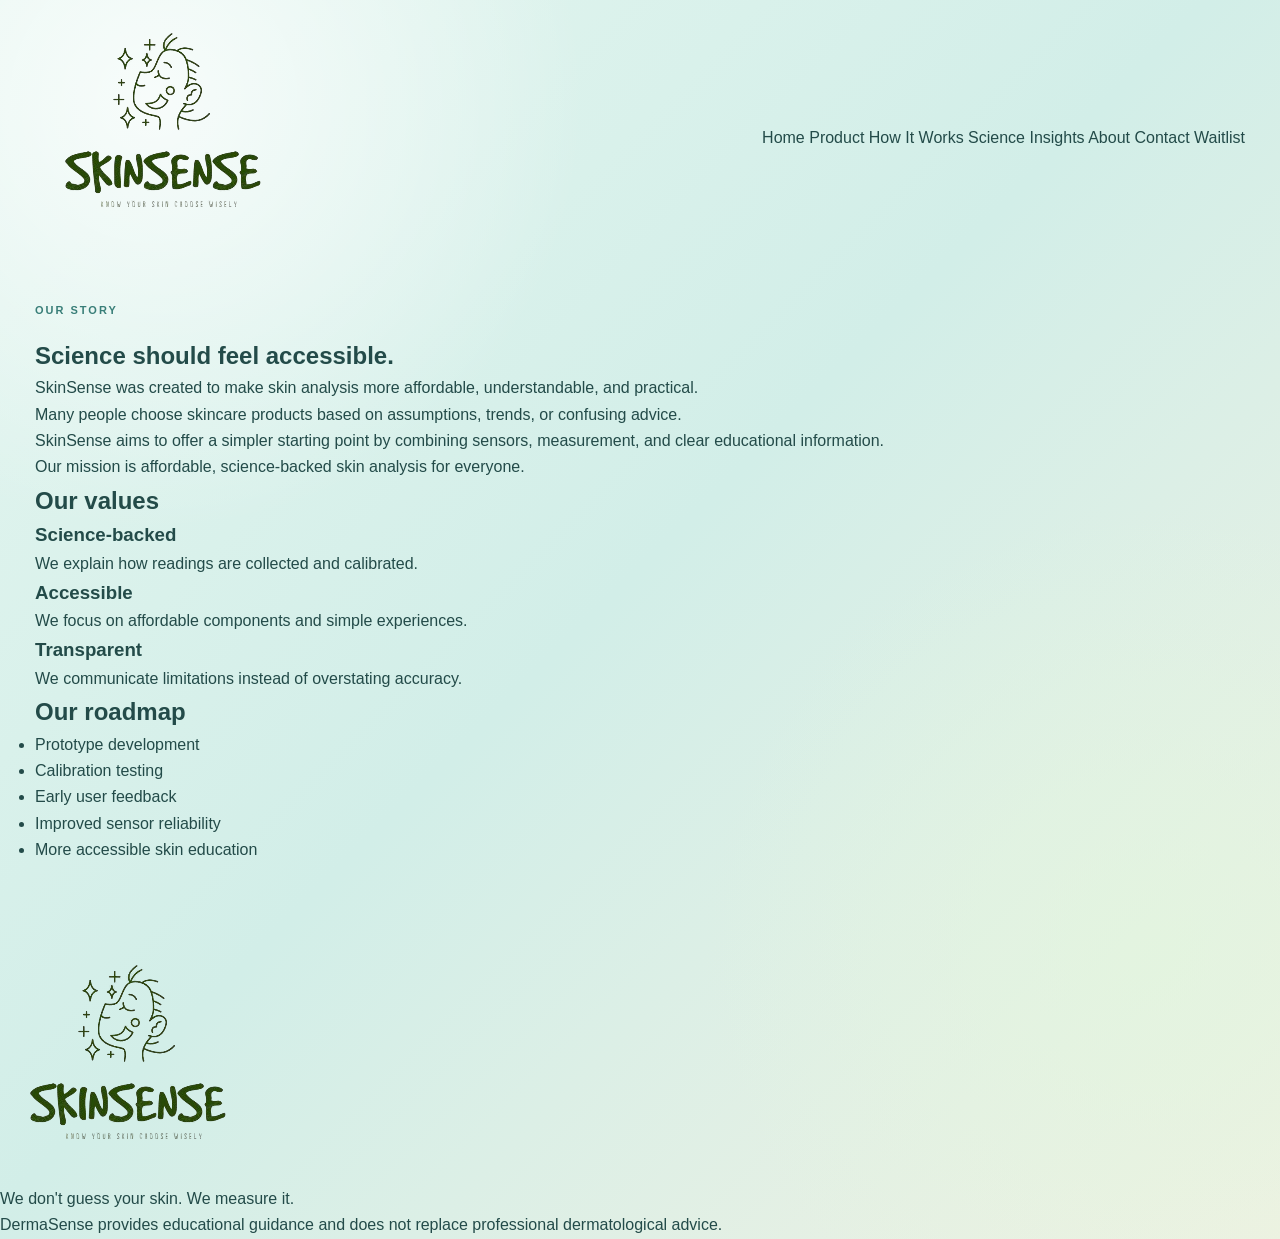
==== about.html @ 6c05d4c9 "Update SkinSense website with device image" ====
<!DOCTYPE html>
<html lang="en">
<head>
    <meta charset="UTF-8">
    <meta name="viewport" content="width=device-width, initial-scale=1.0">
    <title>About SkinSense</title>
    <link rel="stylesheet" href="style.css">
</head>
<body>

<header class="site-header">
    <a class="brand" href="index.html">
        <img src="logo.png" alt="SkinSense logo">
    </a>

    <nav>
        <a href="index.html">Home</a>
        <a href="product.html">Product</a>
        <a href="how-it-works.html">How It Works</a>
        <a href="science.html">Science</a>
        <a href="skin-insights.html">Insights</a>
        <a href="about.html">About</a>
        <a href="contact.html">Contact</a>
        <a href="waitlist.html">Waitlist</a>
    </nav>
</header>

<main>

        <section class="page-hero">
            <p class="eyebrow">Our story</p>
            <h1>Science should feel accessible.</h1>
            <p>
                SkinSense was created to make skin analysis more affordable,
                understandable, and practical.
            </p>
        </section>

        <section class="story">
            <p>
                Many people choose skincare products based on assumptions,
                trends, or confusing advice.
            </p>

            <p>
                SkinSense aims to offer a simpler starting point by combining
                sensors, measurement, and clear educational information.
            </p>

            <p>
                Our mission is affordable, science-backed skin analysis for
                everyone.
            </p>
        </section>

        <section>
            <h2>Our values</h2>

            <div class="cards">
                <div class="card">
                    <h3>Science-backed</h3>
                    <p>
                        We explain how readings are collected and calibrated.
                    </p>
                </div>

                <div class="card">
                    <h3>Accessible</h3>
                    <p>
                        We focus on affordable components and simple experiences.
                    </p>
                </div>

                <div class="card">
                    <h3>Transparent</h3>
                    <p>
                        We communicate limitations instead of overstating
                        accuracy.
                    </p>
                </div>
            </div>
        </section>

        <section class="cream-section">
            <h2>Our roadmap</h2>

            <ul class="clean-list">
                <li>Prototype development</li>
                <li>Calibration testing</li>
                <li>Early user feedback</li>
                <li>Improved sensor reliability</li>
                <li>More accessible skin education</li>
            </ul>
        </section>
        
</main>

<footer>
    <img src="logo.png" alt="SkinSense logo">

    <p>
        We don't guess your skin. We measure it.
    </p>

    <p class="small">
        DermaSense provides educational guidance and does not replace
        professional dermatological advice.
    </p>
</footer>

<script>
function showMessage() {
    var message = document.getElementById("confirmation");

    if (message) {
        message.innerHTML =
            "Thank you. You have been added to the SkinSense waitlist.";
    }
}
</script>

</body>
</html>
---- style.css ----
* {
    box-sizing: border-box;
    margin: 0;
    padding: 0;
}

html {
    scroll-behavior: smooth;
}

body {
    background:
        radial-gradient(circle at 12% 8%, rgba(255,255,255,.75), transparent 27%),
        radial-gradient(circle at 90% 77%, rgba(226,246,222,.7), transparent 30%),
        linear-gradient(135deg, #e5f6f0, #d2eee8 48%, #eff1e2);
    color: #234b49;
    font-family: Arial, sans-serif;
    line-height: 1.65;
}

a {
    color: inherit;
    text-decoration: none;
}

.splash-screen {
    align-items: center;
    background:
        radial-gradient(circle at 20% 20%, rgba(255,255,255,.8), transparent 28%),
        linear-gradient(135deg, #e5f6f0, #c6eae1 55%, #eff1e2);
    display: flex;
    height: 100vh;
    justify-content: center;
    left: 0;
    position: fixed;
    top: 0;
    transition: opacity .8s ease, visibility .8s ease;
    width: 100%;
    z-index: 9999;
}

.splash-hidden {
    opacity: 0;
    visibility: hidden;
}

.splash-content {
    text-align: center;
}

.splash-logo {
    margin-bottom: 20px;
}

.splash-logo .brand-logo {
    max-height: 85px;
    max-width: 180px;
}

.splash-content h1 {
    font-family: Georgia, serif;
    font-size: 48px;
    font-weight: normal;
    line-height: 1.15;
    margin-bottom: 10px;
}

.loading-line {
    background: rgba(255,255,255,.6);
    border-radius: 20px;
    height: 5px;
    margin: 28px auto 0;
    overflow: hidden;
    width: 170px;
}

.loading-line span {
    animation: load-bar 1.6s ease-in-out;
    background: #70aaa1;
    display: block;
    height: 100%;
    width: 100%;
}

@keyframes load-bar {
    from { transform: translateX(-100%); }
    to { transform: translateX(0); }
}

.site-header {
    align-items: center;
    display: flex;
    gap: 18px;
    justify-content: space-between;
    margin: auto;
    max-width: 1320px;
    padding: 22px 35px;
}

.brand-logo {
    background: transparent;
    display: block;
    max-height: 56px;
    max-width: 145px;
    object-fit: contain;
}

.navigation,
.account-links {
    align-items: center;
    display: flex;
    flex-wrap: wrap;
    gap: 8px;
    justify-content: center;
}

.navigation a,
.account-links a {
    border: 1px solid rgba(35,75,73,.25);
    border-radius: 28px;
    font-size: 11px;
    padding: 8px 12px;
    transition: .2s;
    white-space: nowrap;
}

.navigation a:hover,
.account-links a:hover {
    background: rgba(255,255,255,.55);
    transform: translateY(-2px);
}

.signup-link {
    background: rgba(255,255,255,.55);
}

main {
    margin: auto;
    max-width: 1320px;
    padding: 25px 35px 90px;
}

.hero-section {
    align-items: center;
    display: grid;
    gap: 65px;
    grid-template-columns: .95fr 1.05fr;
    min-height: 650px;
}

.eyebrow {
    color: #397e78;
    font-size: 11px;
    font-weight: bold;
    letter-spacing: 2px;
    margin-bottom: 16px;
    text-transform: uppercase;
}

.hero-copy h1 {
    font-family: Georgia, serif;
    font-size: 70px;
    font-weight: normal;
    line-height: 1.04;
    margin-bottom: 23px;
}

.hero-tagline {
    color: #397e78;
    font-family: Georgia, serif;
    font-size: 23px;
    margin-bottom: 15px;
}

.hero-description {
    max-width: 540px;
}

.hero-buttons {
    display: flex;
    flex-wrap: wrap;
    gap: 12px;
    margin-top: 25px;
}

.primary-button,
.secondary-button,
.dark-button,
.light-button {
    border: 0;
    border-radius: 30px;
    cursor: pointer;
    display: inline-block;
    font-size: 13px;
    font-weight: bold;
    padding: 13px 20px;
    transition: .2s;
}

.primary-button {
    background: rgba(255,255,255,.82);
    color: #397e78;
}

.secondary-button {
    background: rgba(73,145,137,.8);
    color: white;
}

.primary-button:hover,
.secondary-button:hover,
.dark-button:hover,
.light-button:hover {
    transform: translateY(-3px);
}

.hero-art {
    align-items: center;
    background:
        radial-gradient(circle at 72% 18%, rgba(255,255,255,.48), transparent 24%),
        radial-gradient(circle at 20% 80%, rgba(235,248,222,.3), transparent 30%),
        linear-gradient(140deg, rgba(124,197,186,.72), rgba(100,165,164,.66));
    border: 1px solid rgba(255,255,255,.42);
    border-radius: 36px;
    box-shadow: 0 24px 55px rgba(35,75,73,.1);
    display: flex;
    justify-content: center;
    min-height: 510px;
    overflow: hidden;
    position: relative;
}

.art-label {
    color: white;
    font-size: 11px;
    font-weight: bold;
    left: 28px;
    letter-spacing: 2px;
    position: absolute;
    top: 25px;
}

.device-photo {
    display: block;
    max-height: 72%;
    max-width: 65%;
    object-fit: contain;
    position: relative;
    z-index: 2;
    filter: drop-shadow(0 18px 22px rgba(35,75,73,.2));
}

.art-caption {
    bottom: 24px;
    color: white;
    font-family: Georgia, serif;
    font-size: 21px;
    position: absolute;
    right: 28px;
}

.decorative-dot {
    background: rgba(255,255,255,.75);
    border-radius: 50%;
    height: 9px;
    position: absolute;
    width: 9px;
}

.dot-one { right: 18%; top: 24%; }
.dot-two { left: 16%; top: 50%; }
.dot-three { bottom: 23%; left: 28%; }

.intro-strip {
    align-items: center;
    background: rgba(255,255,255,.34);
    border: 1px solid rgba(35,75,73,.1);
    border-radius: 26px;
    display: grid;
    gap: 25px;
    grid-template-columns: 65px 1fr 1fr;
    margin: 0 auto 105px;
    max-width: 1120px;
    padding: 30px;
}

.intro-number {
    color: #397e78;
    font-family: Georgia, serif;
    font-size: 34px;
}

.intro-strip h2,
.section-heading h2,
.product-copy h2,
.about-copy h2,
.form-panel h2,
.waitlist-panel h2 {
    font-family: Georgia, serif;
    font-size: 44px;
    font-weight: normal;
    line-height: 1.12;
}

.section {
    margin: 0 auto 115px;
    max-width: 1120px;
}

.section-heading {
    margin-bottom: 35px;
    max-width: 680px;
}

.centered {
    margin-left: auto;
    margin-right: auto;
    text-align: center;
}

.feature-grid {
    display: grid;
    gap: 18px;
    grid-template-columns: repeat(3, 1fr);
}

.feature-card {
    border: 1px solid rgba(35,75,73,.09);
    border-radius: 27px;
    min-height: 300px;
    padding: 28px;
    transition: .2s;
}

.feature-card:hover,
.process-card:hover,
.ingredient-grid article:hover {
    box-shadow: 0 15px 32px rgba(35,75,73,.1);
    transform: translateY(-5px);
}

.blue-card {
    background: linear-gradient(145deg, rgba(255,255,255,.55), transparent), #c4e4e5;
}

.cream-card {
    background: linear-gradient(145deg, rgba(255,255,255,.7), transparent), #f5f0e2;
}

.sage-card {
    background: linear-gradient(145deg, rgba(255,255,255,.5), transparent), #d3e3c9;
}

.feature-icon {
    color: #4c928a;
    font-size: 52px;
    margin-bottom: 25px;
}

.card-number {
    color: #397e78;
    font-size: 10px;
    font-weight: bold;
    letter-spacing: 1.5px;
}

.feature-card h3,
.process-card h3,
.box-note h3,
.method-note h3,
.notice-card h3,
.comparison-card h3,
.insight-note h3,
.ingredient-grid h3,
.roadmap h3 {
    font-family: Georgia, serif;
    font-size: 25px;
    font-weight: normal;
    margin: 8px 0 10px;
}

.product-panel,
.form-panel {
    align-items: center;
    background:
        radial-gradient(circle at 85% 12%, rgba(255,255,255,.75), transparent 26%),
        linear-gradient(135deg, #f8f3e7, #e8f0e2);
    border-radius: 34px;
    display: grid;
    gap: 55px;
    grid-template-columns: 1fr 1fr;
    margin: 0 auto 115px;
    max-width: 1120px;
    padding: 55px;
}

.product-copy p {
    max-width: 520px;
}

.dark-button {
    background: #315f5b;
    color: white;
    margin-top: 16px;
}

.spec-card {
    background: rgba(255,255,255,.75);
    border: 1px solid rgba(255,255,255,.8);
    border-radius: 24px;
    padding: 25px;
}

.spec-top {
    display: flex;
    font-size: 10px;
    font-weight: bold;
    justify-content: space-between;
    letter-spacing: 1px;
}

.spec-list {
    display: grid;
    gap: 13px;
    grid-template-columns: 1fr 1fr;
    margin-top: 23px;
}

.spec-list div {
    border-bottom: 1px solid rgba(35,75,73,.13);
    display: flex;
    flex-direction: column;
    padding-bottom: 9px;
}

.spec-list span {
    color: #54817c;
    font-size: 11px;
}

.spec-list strong {
    font-size: 14px;
}

.box-note {
    border-top: 1px solid rgba(35,75,73,.14);
    margin-top: 24px;
    padding-top: 12px;
}

.process-grid {
    display: grid;
    gap: 16px;
    grid-template-columns: repeat(4, 1fr);
}

.process-card {
    background: rgba(255,255,255,.4);
    border: 1px solid rgba(35,75,73,.1);
    border-radius: 23px;
    min-height: 270px;
    padding: 23px;
    transition: .2s;
}

.process-card > span {
    color: #397e78;
    font-size: 11px;
    font-weight: bold;
}

.process-symbol {
    color: #55968d;
    font-size: 42px;
    margin: 20px 0;
}

.method-note,
.insight-note {
    background: rgba(255,255,255,.42);
    border-radius: 23px;
    margin-top: 25px;
    padding: 28px;
}

.quote-section {
    background:
        radial-gradient(circle at 20% 15%, rgba(255,255,255,.3), transparent 26%),
        linear-gradient(135deg, #89c8bd, #75b3b0);
    border-radius: 32px;
    color: white;
    margin: 0 auto 115px;
    max-width: 1120px;
    padding: 75px 30px;
    text-align: center;
}

.quote-mark {
    font-family: Georgia, serif;
    font-size: 68px;
}

.quote-section p {
    font-family: Georgia, serif;
    font-size: 40px;
    line-height: 1.2;
    margin: 15px auto 22px;
}

.science-grid {
    display: grid;
    gap: 35px;
    grid-template-columns: 1.2fr .8fr;
}

.science-content h3 {
    font-family: Georgia, serif;
    font-size: 25px;
    font-weight: normal;
    margin: 22px 0 10px;
}

.science-content ul {
    padding-left: 22px;
}

.notice-card {
    align-self: start;
    background: rgba(255,249,234,.8);
    border: 1px solid rgba(255,255,255,.65);
    border-radius: 25px;
    padding: 30px;
}

.comparison-card {
    background: rgba(255,255,255,.4);
    border-radius: 22px;
    margin-top: 30px;
    overflow: hidden;
    padding-top: 15px;
}

.comparison-card h3 {
    padding: 0 22px;
}

.comparison-row,
.table-row {
    display: grid;
    gap: 15px;
    grid-template-columns: 1fr 1fr 1.2fr;
    padding: 16px 22px;
}

.comparison-row:not(:last-child),
.table-row:not(:last-child) {
    border-bottom: 1px solid rgba(35,75,73,.12);
}

.comparison-heading,
.table-header {
    background: rgba(91,169,164,.67);
    color: white;
    font-weight: bold;
}

.skin-table {
    background: rgba(255,255,255,.42);
    border-radius: 20px;
    overflow: hidden;
}

.ingredient-grid {
    display: grid;
    gap: 16px;
    grid-template-columns: repeat(3, 1fr);
    margin-top: 22px;
}

.ingredient-grid article {
    background: rgba(255,255,255,.55);
    border: 1px solid rgba(35,75,73,.08);
    border-radius: 20px;
    padding: 22px;
    transition: .2s;
}

.about-section {
    align-items: center;
    display: grid;
    gap: 65px;
    grid-template-columns: 1fr 1fr;
    margin: 0 auto 115px;
    max-width: 1120px;
}

.about-art {
    background:
        radial-gradient(circle at 50% 50%, rgba(255,255,255,.6), transparent 38%),
        linear-gradient(135deg, #f4efdf, #dce9d3);
    border-radius: 48% 52% 45% 55%;
    height: 370px;
    position: relative;
}

.about-circle {
    align-items: center;
    background: rgba(120,177,166,.85);
    border: 10px solid rgba(255,255,255,.8);
    border-radius: 50%;
    color: white;
    display: flex;
    font-family: Georgia, serif;
    font-size: 46px;
    height: 140px;
    justify-content: center;
    left: 36%;
    position: absolute;
    top: 33%;
    width: 140px;
}

.stem {
    background: #7d9f73;
    height: 205px;
    left: 52%;
    position: absolute;
    top: 22%;
    transform: rotate(12deg);
    width: 4px;
}

.leaf {
    background: #a8c59a;
    border-radius: 100% 0 100% 0;
    height: 58px;
    position: absolute;
    width: 36px;
}

.leaf-one { left: 42%; top: 28%; transform: rotate(-35deg); }
.leaf-two { left: 54%; top: 42%; transform: rotate(35deg); }
.leaf-three { left: 43%; top: 57%; transform: rotate(-35deg); }

.values {
    display: flex;
    flex-wrap: wrap;
    gap: 8px;
    margin-top: 20px;
}

.values span {
    border: 1px solid #6a9b91;
    border-radius: 22px;
    color: #397e78;
    font-size: 11px;
    padding: 7px 12px;
}

.roadmap {
    margin-top: 22px;
}

.form-panel {
    margin-bottom: 35px;
}

.form-panel form,
.waitlist-panel form {
    display: flex;
    flex-direction: column;
}

.form-panel label,
.waitlist-panel label {
    font-size: 12px;
    font-weight: bold;
    margin-top: 13px;
}

.form-panel input,
.form-panel textarea,
.waitlist-panel input,
.waitlist-panel select {
    background: rgba(255,255,255,.85);
    border: 1px solid rgba(35,75,73,.17);
    border-radius: 11px;
    font-family: Arial, sans-serif;
    font-size: 14px;
    margin-top: 6px;
    padding: 12px;
}

.form-panel textarea {
    min-height: 110px;
}

.placeholder-note {
    color: #687e78;
    font-size: 12px;
    margin-top: 20px;
}

.faq-section {
    margin: 0 auto 85px;
    max-width: 1120px;
}

.faq-section h2 {
    font-family: Georgia, serif;
    font-size: 37px;
    font-weight: normal;
    margin-bottom: 20px;
}

.faq-section details {
    background: rgba(255,255,255,.42);
    border-radius: 14px;
    margin: 10px 0;
    padding: 16px 20px;
}

.faq-section summary {
    cursor: pointer;
    font-weight: bold;
}

.faq-section details p {
    margin-top: 10px;
}

.waitlist-panel {
    align-items: center;
    background:
        radial-gradient(circle at 80% 15%, rgba(255,255,255,.3), transparent 25%),
        linear-gradient(135deg, #85c5ba, #75b2ad);
    border-radius: 32px;
    color: white;
    display: grid;
    gap: 50px;
    grid-template-columns: 1fr 1fr;
    margin: 0 auto 80px;
    max-width: 1120px;
    padding: 50px;
}

.waitlist-panel h2 {
    color: white;
}

.waitlist-panel .eyebrow {
    color: #f0fffa;
}

.light-button {
    background: rgba(255,255,255,.9);
    color: #397e78;
    margin-top: 20px;
}

.confirmation {
    margin-top: 15px;
}

.site-footer {
    align-items: center;
    background: rgba(42,83,79,.92);
    color: white;
    display: grid;
    gap: 25px;
    grid-template-columns: 150px 1fr 1fr;
    padding: 40px max(30px, calc((100% - 1200px) / 2));
}

.footer-logo .brand-logo {
    max-height: 58px;
    max-width: 140px;
}

.footer-small {
    color: #d0e6e0;
    font-size: 11px;
    margin-top: 8px;
    max-width: 450px;
}

.footer-links {
    display: flex;
    flex-wrap: wrap;
    gap: 9px;
    justify-content: flex-end;
}

.footer-links a {
    border: 1px solid rgba(255,255,255,.4);
    border-radius: 22px;
    font-size: 11px;
    padding: 7px 11px;
}

.copyright {
    color: #d0e6e0;
    font-size: 10px;
    grid-column: 1 / 4;
    margin-top: 12px;
    text-align: center;
}

@media screen and (max-width: 1000px) {
    .site-header {
        align-items: flex-start;
        flex-wrap: wrap;
    }

    .navigation {
        order: 3;
        width: 100%;
    }

    .hero-section,
    .product-panel,
    .science-grid,
    .about-section,
    .form-panel,
    .waitlist-panel {
        grid-template-columns: 1fr;
    }

    .process-grid {
        grid-template-columns: 1fr 1fr;
    }
}

@media screen and (max-width: 650px) {
    .site-header {
        padding: 18px;
    }

    main {
        padding: 20px 18px 60px;
    }

    .hero-section {
        gap: 35px;
        min-height: auto;
        padding: 45px 0;
    }

    .hero-copy h1 {
        font-size: 48px;
    }

    .hero-tagline {
        font-size: 20px;
    }

    .hero-art {
        min-height: 390px;
    }

    .device-photo {
        max-height: 68%;
        max-width: 72%;
    }

    .intro-strip {
        grid-template-columns: 1fr;
        margin-bottom: 75px;
        padding: 23px;
    }

    .intro-strip h2,
    .section-heading h2,
    .product-copy h2,
    .about-copy h2,
    .form-panel h2,
    .waitlist-panel h2 {
        font-size: 35px;
    }

    .feature-grid,
    .process-grid,
    .ingredient-grid {
        grid-template-columns: 1fr;
    }

    .product-panel,
    .form-panel,
    .waitlist-panel {
        padding: 26px;
    }

    .quote-section p {
        font-size: 30px;
    }

    .comparison-row,
    .table-row {
        font-size: 11px;
        gap: 8px;
        padding: 13px 10px;
    }

    .site-footer {
        display: block;
        padding: 35px 22px;
    }

    .footer-links {
        justify-content: flex-start;
        margin-top: 20px;
    }

    .copyright {
        margin-top: 25px;
        text-align: left;
    }
}

.auth-page {
    align-items: center;
    display: flex;
    justify-content: center;
    min-height: 100vh;
    padding: 30px;
}

.auth-card {
    background: rgba(255, 255, 255, 0.78);
    border: 1px solid rgba(255, 255, 255, 0.8);
    border-radius: 30px;
    box-shadow: 0 20px 50px rgba(35, 75, 73, 0.12);
    display: flex;
    flex-direction: column;
    max-width: 450px;
    padding: 45px;
    width: 100%;
}

.auth-card h1 {
    color: #234b49;
    font-family: Georgia, serif;
    font-size: 42px;
    font-weight: normal;
    margin-bottom: 15px;
}

.auth-card label {
    font-size: 13px;
    font-weight: bold;
    margin-top: 18px;
}

.auth-card input {
    background: rgba(255, 255, 255, 0.95);
    border: 1px solid #c5d8d2;
    border-radius: 12px;
    font-size: 15px;
    margin-top: 7px;
    padding: 14px;
}

.auth-card button {
    border: none;
    border-radius: 25px;
    cursor: pointer;
    margin-top: 22px;
    padding: 14px;
}

.google-button {
    background: white;
    border: 1px solid #c5d8d2 !important;
    color: #234b49;
}

.auth-card a {
    color: #397e78;
    font-size: 13px;
    margin-top: 18px;
}

.auth-card p {
    margin-top: 15px;
}
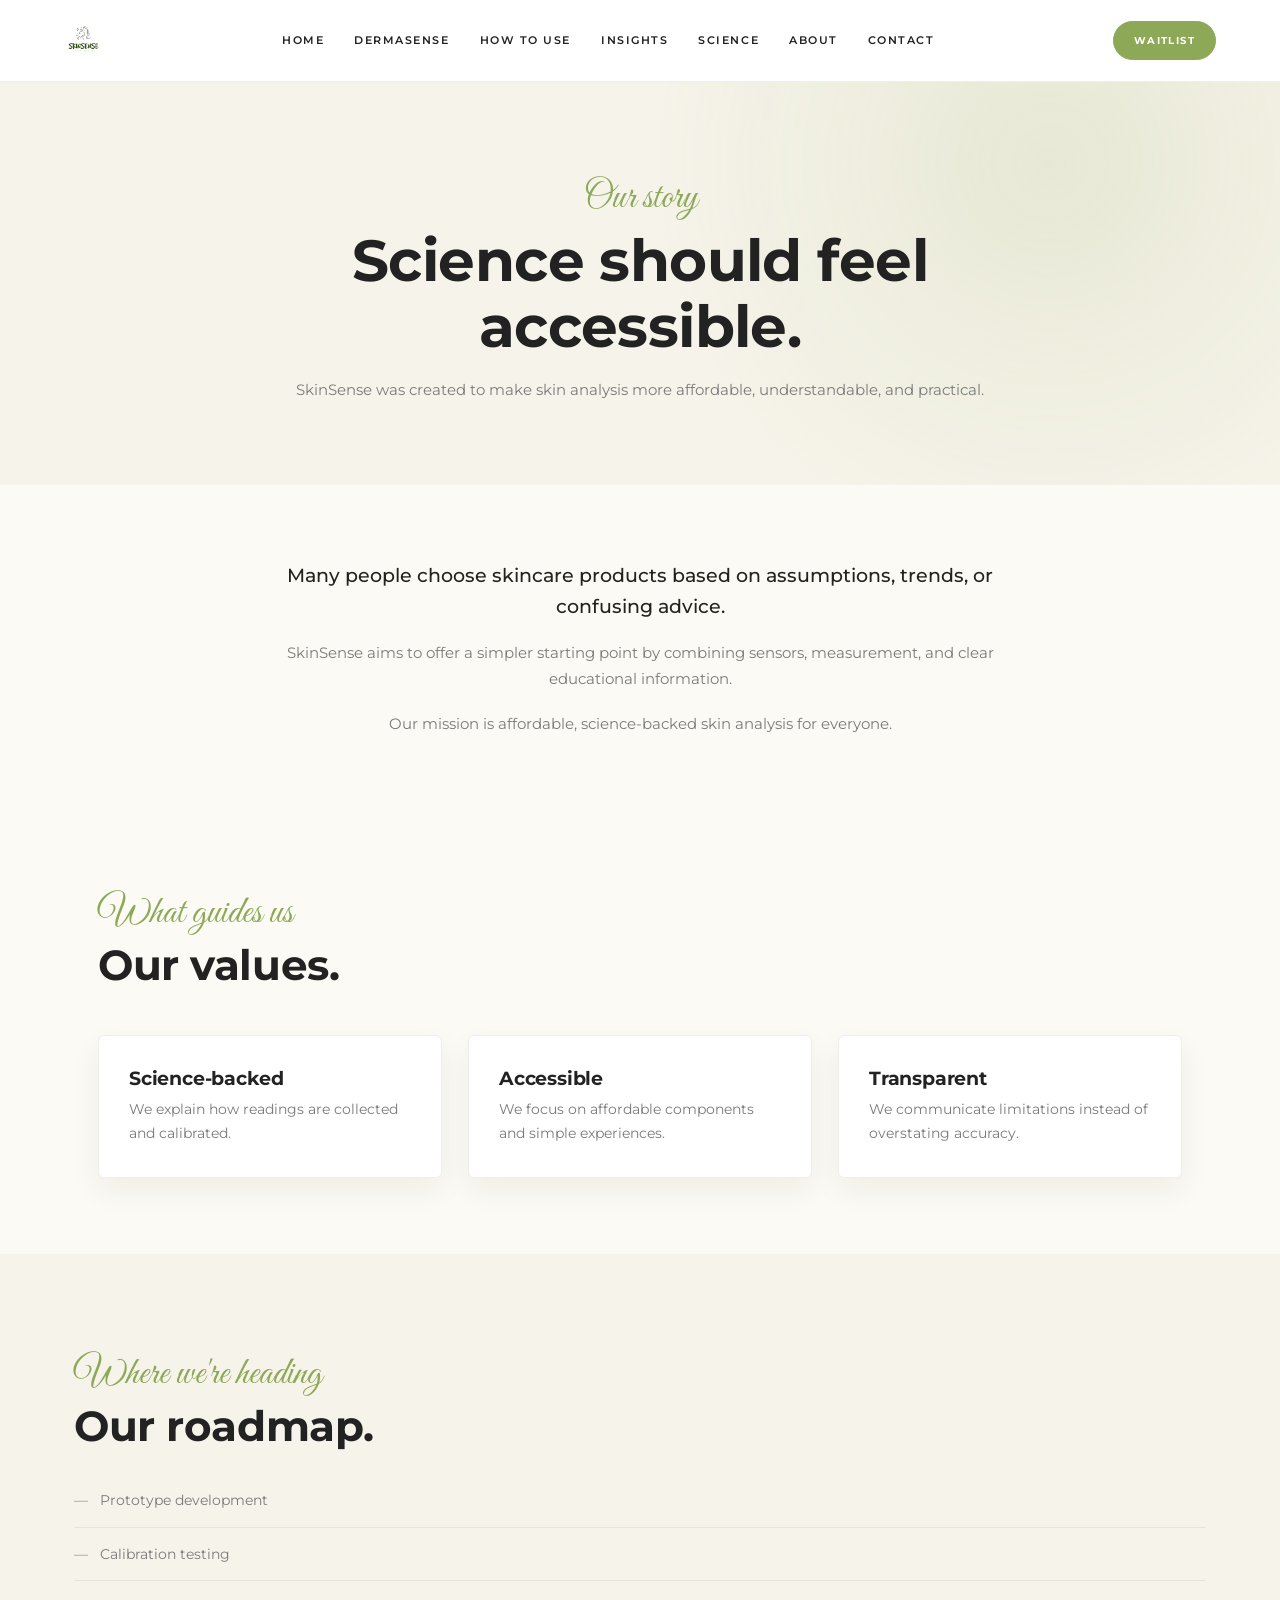
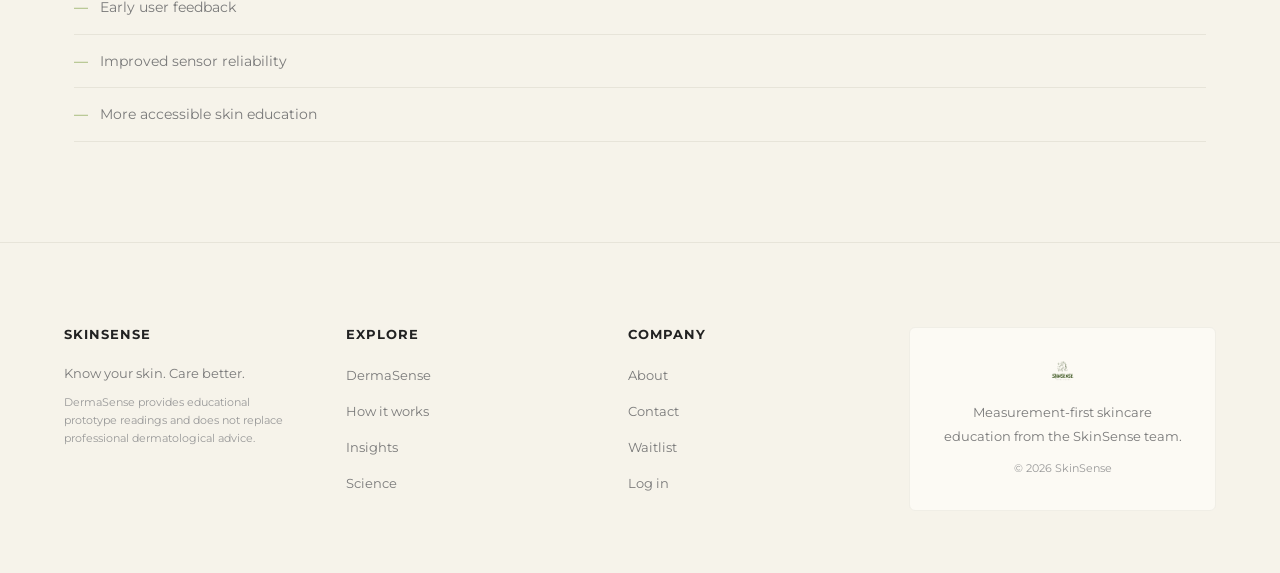
==== commit 645c81a5: "Restyled site to match reference design" ====
--- a/about.html
+++ b/about.html
@@ -1,90 +1,94 @@
-
 <!DOCTYPE html>
 <html lang="en">
 <head>
     <meta charset="UTF-8">
     <meta name="viewport" content="width=device-width, initial-scale=1.0">
     <title>About SkinSense</title>
+    <link rel="preconnect" href="https://fonts.googleapis.com">
+    <link rel="preconnect" href="https://fonts.gstatic.com" crossorigin>
+    <link href="https://fonts.googleapis.com/css2?family=Montserrat:wght@400;500;600;700&family=Great+Vibes&family=Playfair+Display:wght@400;600&display=swap" rel="stylesheet">
     <link rel="stylesheet" href="style.css">
 </head>
 <body>
-
 <header class="site-header">
-    <a class="brand" href="index.html">
-        <img src="logo.png" alt="SkinSense logo">
+    <a class="brand" href="index.html" aria-label="SkinSense home">
+        <img src="logo.png" alt="SkinSense">
     </a>
-
-    <nav>
+    <nav class="main-nav" aria-label="Main navigation">
         <a href="index.html">Home</a>
-        <a href="product.html">Product</a>
-        <a href="how-it-works.html">How It Works</a>
+        <a href="product.html">DermaSense</a>
+        <a href="how-it-works.html">How to Use</a>
+        <a href="skin-insights.html">Insights</a>
         <a href="science.html">Science</a>
-        <a href="skin-insights.html">Insights</a>
         <a href="about.html">About</a>
         <a href="contact.html">Contact</a>
-        <a href="waitlist.html">Waitlist</a>
     </nav>
+    <div class="account-links">
+        <a class="nav-cta" href="waitlist.html">Waitlist</a>
+    </div>
 </header>
-
 <main>
-
-        <section class="page-hero">
-            <p class="eyebrow">Our story</p>
+    <section class="page-hero">
+        <div class="wrap">
+            <p class="script">Our story</p>
             <h1>Science should feel accessible.</h1>
             <p>
                 SkinSense was created to make skin analysis more affordable,
                 understandable, and practical.
             </p>
-        </section>
-
-        <section class="story">
-            <p>
-                Many people choose skincare products based on assumptions,
-                trends, or confusing advice.
-            </p>
-
-            <p>
-                SkinSense aims to offer a simpler starting point by combining
-                sensors, measurement, and clear educational information.
-            </p>
-
-            <p>
-                Our mission is affordable, science-backed skin analysis for
-                everyone.
-            </p>
-        </section>
-
-        <section>
-            <h2>Our values</h2>
-
-            <div class="cards">
-                <div class="card">
+        </div>
+    </section>
+    <section>
+        <div class="wrap">
+            <div class="story">
+                <p>
+                    Many people choose skincare products based on assumptions,
+                    trends, or confusing advice.
+                </p>
+                <p>
+                    SkinSense aims to offer a simpler starting point by combining
+                    sensors, measurement, and clear educational information.
+                </p>
+                <p>
+                    Our mission is affordable, science-backed skin analysis for
+                    everyone.
+                </p>
+            </div>
+        </div>
+    </section>
+    <section>
+        <div class="wrap">
+            <div class="section-head">
+                <p class="script">What guides us</p>
+                <h2>Our values.</h2>
+            </div>
+            <div class="card-grid">
+                <article class="card">
                     <h3>Science-backed</h3>
                     <p>
                         We explain how readings are collected and calibrated.
                     </p>
-                </div>
-
-                <div class="card">
+                </article>
+                <article class="card">
                     <h3>Accessible</h3>
                     <p>
                         We focus on affordable components and simple experiences.
                     </p>
-                </div>
-
-                <div class="card">
+                </article>
+                <article class="card">
                     <h3>Transparent</h3>
                     <p>
                         We communicate limitations instead of overstating
                         accuracy.
                     </p>
-                </div>
+                </article>
             </div>
-        </section>
-
-        <section class="cream-section">
-            <h2>Our roadmap</h2>
-
+        </div>
+    </section>
+    <section class="cream-section">
+        <div class="wrap">
+            <p class="script">Where we're heading</p>
+            <h2>Our roadmap.</h2>
             <ul class="clean-list">
                 <li>Prototype development</li>
                 <li>Calibration testing</li>
@@ -92,33 +96,43 @@
                 <li>Improved sensor reliability</li>
                 <li>More accessible skin education</li>
             </ul>
-        </section>
-        
+        </div>
+    </section>
 </main>
-
-<footer>
-    <img src="logo.png" alt="SkinSense logo">
-
-    <p>
-        We don't guess your skin. We measure it.
-    </p>
-
-    <p class="small">
-        DermaSense provides educational guidance and does not replace
-        professional dermatological advice.
-    </p>
+<footer class="site-footer">
+    <div class="footer-top">
+        <div class="footer-col">
+            <h4>SkinSense</h4>
+            <p>Know your skin. Care better.</p>
+            <p class="footer-fine">
+                DermaSense provides educational prototype readings and does not
+                replace professional dermatological advice.
+            </p>
+        </div>
+        <div class="footer-col">
+            <h4>Explore</h4>
+            <ul>
+                <li><a href="product.html">DermaSense</a></li>
+                <li><a href="how-it-works.html">How it works</a></li>
+                <li><a href="skin-insights.html">Insights</a></li>
+                <li><a href="science.html">Science</a></li>
+            </ul>
+        </div>
+        <div class="footer-col">
+            <h4>Company</h4>
+            <ul>
+                <li><a href="about.html">About</a></li>
+                <li><a href="contact.html">Contact</a></li>
+                <li><a href="waitlist.html">Waitlist</a></li>
+                <li><a href="login.html">Log in</a></li>
+            </ul>
+        </div>
+        <div class="footer-brand-card">
+            <img class="footer-wordmark" src="logo.png" alt="SkinSense">
+            <p>Measurement-first skincare education from the SkinSense team.</p>
+            <p class="footer-fine">&copy; 2026 SkinSense</p>
+        </div>
+    </div>
 </footer>
-
-<script>
-function showMessage() {
-    var message = document.getElementById("confirmation");
-
-    if (message) {
-        message.innerHTML =
-            "Thank you. You have been added to the SkinSense waitlist.";
-    }
-}
-</script>
-
 </body>
-</html>
+</html>
--- a/style.css
+++ b/style.css
@@ -1,986 +1,1457 @@
-
+/* =====================================================================
+   SkinSense — restyled design system
+   Reference-matched: sage / cream / charcoal organic "clean-beauty" theme
+   Fonts: Montserrat (headings + body), Great Vibes (script accents)
+   ===================================================================== */
+:root {
+    /* Surfaces */
+    --cream: #FCFAF4;
+    --paper: #FFFFFF;
+    --sand: #F6F3EA;
+    --mist: #F2F5F2;
+    --sage-pale: #E3E9DC;
+    --sage-wash: #F1F4EA;
+    /* Brand greens */
+    --sage: #8DA857;
+    --sage-deep: #7A9249;
+    --sage-soft: #A5C05A;
+    --led: #A3E635;
+    /* Ink */
+    --forest: #1F2A17;
+    --ink: #222222;
+    --body: #7A7A7A;
+    --muted: #999999;
+    --line: #E7E4D9;
+    --line-soft: #F0EEE6;
+    /* Accents */
+    --peach: #E9C496;
+    --peach-soft: #F3E0C6;
+    /* Shape */
+    --radius: 6px;
+    --radius-lg: 30px;
+    --pill: 50px;
+    /* Depth */
+    --shadow-soft: 0 18px 40px rgba(31, 42, 23, .07);
+    --shadow-card: 0 12px 30px rgba(31, 42, 23, .06);
+    --shadow-photo: 0 22px 48px rgba(31, 42, 23, .16);
+    --wrap: 1180px;
+}
 * {
     box-sizing: border-box;
     margin: 0;
     padding: 0;
 }
-
 html {
     scroll-behavior: smooth;
 }
-
 body {
-    background:
-        radial-gradient(circle at 12% 8%, rgba(255,255,255,.75), transparent 27%),
-        radial-gradient(circle at 90% 77%, rgba(226,246,222,.7), transparent 30%),
-        linear-gradient(135deg, #e5f6f0, #d2eee8 48%, #eff1e2);
-    color: #234b49;
-    font-family: Arial, sans-serif;
-    line-height: 1.65;
-}
-
+    background: var(--cream);
+    color: var(--body);
+    font-family: "Montserrat", "Helvetica Neue", Arial, sans-serif;
+    font-size: 15px;
+    line-height: 1.75;
+    -webkit-font-smoothing: antialiased;
+}
 a {
     color: inherit;
     text-decoration: none;
-}
-
+    transition: color .2s ease;
+}
+img {
+    display: block;
+    max-width: 100%;
+}
+button,
+input,
+select,
+textarea {
+    font: inherit;
+}
+[hidden] {
+    display: none !important;
+}
+/* ---------- Type ---------- */
+h1, h2, h3, h4 {
+    color: var(--ink);
+    font-family: "Montserrat", "Helvetica Neue", Arial, sans-serif;
+    font-weight: 700;
+    letter-spacing: -.01em;
+    line-height: 1.15;
+}
+h1 { font-size: clamp(34px, 5vw, 58px); }
+h2 { font-size: clamp(28px, 3.6vw, 42px); }
+h3 { font-size: 19px; }
+h4 { font-size: 15px; letter-spacing: .02em; }
+p { color: var(--body); }
+/* Script accent — replaces the old uppercase micro-label */
+.eyebrow,
+.script {
+    color: var(--sage);
+    display: block;
+    font-family: "Great Vibes", "Segoe Script", cursive;
+    font-size: clamp(27px, 3.1vw, 38px);
+    font-weight: 400;
+    letter-spacing: 0;
+    line-height: 1.1;
+    margin-bottom: 6px;
+    text-transform: none;
+}
+/* Small uppercase label (nav, meta, badges) */
+.label {
+    color: var(--sage);
+    font-size: 11px;
+    font-weight: 700;
+    letter-spacing: .16em;
+    text-transform: uppercase;
+}
+.flourish {
+    display: block;
+    height: 16px;
+    margin: 14px 0 18px;
+    width: 128px;
+}
+.flourish path,
+.flourish line,
+.flourish circle {
+    fill: none;
+    stroke: var(--sage);
+    stroke-width: 1.4;
+}
+.centered .flourish,
+.flourish.center {
+    margin-left: auto;
+    margin-right: auto;
+}
+/* ---------- Layout ---------- */
+.wrap {
+    margin: 0 auto;
+    max-width: var(--wrap);
+    padding: 0 24px;
+    width: 100%;
+}
+.section {
+    padding: 110px 0;
+}
+.section.tight { padding: 70px 0; }
+.section.sand { background: var(--sand); }
+.section.mist { background: var(--mist); }
+.section.paper { background: var(--paper); }
+.section-head {
+    max-width: 700px;
+}
+.section-head.center,
+.centered {
+    margin: 0 auto;
+    text-align: center;
+}
+.section-head p {
+    margin-top: 4px;
+}
+/* ---------- Splash ---------- */
+body.auth-checking .site-header,
+body.auth-checking main,
+body.auth-checking .site-footer {
+    visibility: hidden;
+}
 .splash-screen {
     align-items: center;
-    background:
-        radial-gradient(circle at 20% 20%, rgba(255,255,255,.8), transparent 28%),
-        linear-gradient(135deg, #e5f6f0, #c6eae1 55%, #eff1e2);
+    background: var(--cream);
     display: flex;
     height: 100vh;
     justify-content: center;
     left: 0;
     position: fixed;
     top: 0;
-    transition: opacity .8s ease, visibility .8s ease;
+    transition: opacity .5s ease, visibility .5s ease;
     width: 100%;
     z-index: 9999;
 }
-
 .splash-hidden {
     opacity: 0;
     visibility: hidden;
 }
-
 .splash-content {
     text-align: center;
 }
-
-.splash-logo {
-    margin-bottom: 20px;
-}
-
-.splash-logo .brand-logo {
-    max-height: 85px;
-    max-width: 180px;
-}
-
-.splash-content h1 {
-    font-family: Georgia, serif;
-    font-size: 48px;
-    font-weight: normal;
-    line-height: 1.15;
+.splash-wordmark {
+    color: var(--sage);
+    font-family: "Great Vibes", cursive;
+    font-size: 54px;
+    line-height: 1;
     margin-bottom: 10px;
-}
-
+    text-transform: none;
+}
+.splash-content .eyebrow {
+    color: var(--muted);
+    font-family: "Montserrat", sans-serif;
+    font-size: 10px;
+    font-weight: 600;
+    letter-spacing: .22em;
+    text-transform: uppercase;
+}
 .loading-line {
-    background: rgba(255,255,255,.6);
+    background: var(--sage-pale);
     border-radius: 20px;
-    height: 5px;
-    margin: 28px auto 0;
+    height: 3px;
+    margin: 26px auto 0;
     overflow: hidden;
-    width: 170px;
-}
-
+    width: 150px;
+}
 .loading-line span {
-    animation: load-bar 1.6s ease-in-out;
-    background: #70aaa1;
+    animation: skinsense-loading 1.6s ease-in-out;
+    background: var(--sage);
     display: block;
     height: 100%;
     width: 100%;
 }
-
-@keyframes load-bar {
+@keyframes skinsense-loading {
     from { transform: translateX(-100%); }
     to { transform: translateX(0); }
 }
-
+/* ---------- Header ---------- */
 .site-header {
     align-items: center;
-    display: flex;
-    gap: 18px;
+    background: var(--paper);
+    border-bottom: 1px solid var(--line-soft);
+    display: flex;
+    gap: 24px;
     justify-content: space-between;
-    margin: auto;
-    max-width: 1320px;
-    padding: 22px 35px;
-}
-
-.brand-logo {
+    min-height: 82px;
+    padding: 14px 5%;
+    position: sticky;
+    top: 0;
+    z-index: 500;
+}
+.brand,
+.brand-link {
+    align-items: center;
+    display: flex;
+    flex-shrink: 0;
+}
+.brand img,
+.brand-link img {
+    height: 34px;
+    object-fit: contain;
+    width: auto;
+}
+.main-nav,
+.footer-nav {
+    align-items: center;
+    display: flex;
+    flex-wrap: wrap;
+    gap: 30px;
+}
+.main-nav a {
+    color: var(--ink);
+    font-size: 11px;
+    font-weight: 600;
+    letter-spacing: .14em;
+    position: relative;
+    text-transform: uppercase;
+}
+.main-nav a::after {
+    background: var(--sage);
+    bottom: -6px;
+    content: "";
+    height: 1.5px;
+    left: 0;
+    position: absolute;
+    transition: width .25s ease;
+    width: 0;
+}
+.main-nav a:hover {
+    color: var(--sage);
+}
+.main-nav a:hover::after {
+    width: 100%;
+}
+.nav-cart {
+    color: var(--ink);
+    font-size: 11px;
+    font-weight: 600;
+    letter-spacing: .14em;
+    text-transform: uppercase;
+}
+.nav-cart strong {
+    color: var(--sage);
+}
+.account-links {
+    align-items: center;
+    display: flex;
+    gap: 10px;
+}
+#profile-label {
+    color: var(--ink);
+    font-size: 12px;
+    font-weight: 600;
+    max-width: 130px;
+    overflow: hidden;
+    text-overflow: ellipsis;
+    white-space: nowrap;
+}
+.profile-icon {
+    align-items: center;
+    border: 1px solid var(--line);
+    border-radius: 50%;
+    color: var(--ink);
+    display: flex;
+    height: 38px;
+    justify-content: center;
+    transition: border-color .2s ease, color .2s ease;
+    width: 38px;
+}
+.profile-icon:hover {
+    border-color: var(--sage);
+    color: var(--sage);
+}
+.profile-icon svg {
+    fill: none;
+    height: 20px;
+    stroke: currentColor;
+    stroke-linecap: round;
+    stroke-linejoin: round;
+    stroke-width: 1.6;
+    width: 20px;
+}
+.logout-button {
     background: transparent;
-    display: block;
-    max-height: 56px;
-    max-width: 145px;
-    object-fit: contain;
-}
-
-.navigation,
-.account-links {
-    align-items: center;
-    display: flex;
-    flex-wrap: wrap;
-    gap: 8px;
-    justify-content: center;
-}
-
-.navigation a,
-.account-links a {
-    border: 1px solid rgba(35,75,73,.25);
-    border-radius: 28px;
-    font-size: 11px;
-    padding: 8px 12px;
-    transition: .2s;
-    white-space: nowrap;
-}
-
-.navigation a:hover,
-.account-links a:hover {
-    background: rgba(255,255,255,.55);
-    transform: translateY(-2px);
-}
-
-.signup-link {
-    background: rgba(255,255,255,.55);
-}
-
-main {
-    margin: auto;
-    max-width: 1320px;
-    padding: 25px 35px 90px;
-}
-
-.hero-section {
-    align-items: center;
-    display: grid;
-    gap: 65px;
-    grid-template-columns: .95fr 1.05fr;
-    min-height: 650px;
-}
-
-.eyebrow {
-    color: #397e78;
-    font-size: 11px;
-    font-weight: bold;
-    letter-spacing: 2px;
-    margin-bottom: 16px;
-    text-transform: uppercase;
-}
-
-.hero-copy h1 {
-    font-family: Georgia, serif;
-    font-size: 70px;
-    font-weight: normal;
-    line-height: 1.04;
-    margin-bottom: 23px;
-}
-
-.hero-tagline {
-    color: #397e78;
-    font-family: Georgia, serif;
-    font-size: 23px;
-    margin-bottom: 15px;
-}
-
-.hero-description {
-    max-width: 540px;
-}
-
-.hero-buttons {
-    display: flex;
-    flex-wrap: wrap;
-    gap: 12px;
-    margin-top: 25px;
-}
-
+    border: 1.4px solid var(--line);
+    border-radius: var(--pill);
+    color: var(--ink);
+    cursor: pointer;
+    font-size: 10px;
+    font-weight: 600;
+    letter-spacing: .13em;
+    padding: 9px 16px;
+    text-transform: uppercase;
+    transition: border-color .2s ease, color .2s ease;
+}
+.logout-button:hover {
+    border-color: var(--sage);
+    color: var(--sage);
+}
+.nav-cta {
+    background: var(--sage);
+    border: 1.4px solid var(--sage);
+    border-radius: var(--pill);
+    color: #fff;
+    font-size: 10px;
+    font-weight: 700;
+    letter-spacing: .14em;
+    padding: 10px 20px;
+    text-transform: uppercase;
+    transition: background .2s ease, border-color .2s ease;
+}
+.nav-cta:hover {
+    background: var(--forest);
+    border-color: var(--forest);
+    color: #fff;
+}
+/* ---------- Buttons ---------- */
+.btn,
+.button,
 .primary-button,
-.secondary-button,
-.dark-button,
-.light-button {
-    border: 0;
-    border-radius: 30px;
+.light-button,
+button.btn {
+    background: var(--sage);
+    border: 1.6px solid var(--sage);
+    border-radius: var(--radius);
+    color: #fff;
     cursor: pointer;
     display: inline-block;
-    font-size: 13px;
-    font-weight: bold;
-    padding: 13px 20px;
-    transition: .2s;
-}
-
-.primary-button {
-    background: rgba(255,255,255,.82);
-    color: #397e78;
-}
-
-.secondary-button {
-    background: rgba(73,145,137,.8);
-    color: white;
-}
-
+    font-size: 11px;
+    font-weight: 700;
+    letter-spacing: .16em;
+    padding: 15px 34px;
+    text-align: center;
+    text-transform: uppercase;
+    transition: background .22s ease, color .22s ease, border-color .22s ease, transform .22s ease;
+}
+.btn:hover,
+.button:hover,
 .primary-button:hover,
-.secondary-button:hover,
-.dark-button:hover,
 .light-button:hover {
-    transform: translateY(-3px);
-}
-
-.hero-art {
-    align-items: center;
+    background: var(--forest);
+    border-color: var(--forest);
+    color: #fff;
+    transform: translateY(-2px);
+}
+.btn-outline {
+    background: transparent;
+    color: var(--ink);
+    border-color: var(--line);
+}
+.btn-outline:hover {
+    background: var(--sage);
+    border-color: var(--sage);
+    color: #fff;
+}
+.btn-dark,
+.dark-button {
+    background: var(--ink);
+    border: 1.6px solid var(--ink);
+    border-radius: var(--radius);
+    color: #fff;
+    cursor: pointer;
+    display: inline-block;
+    font-size: 11px;
+    font-weight: 700;
+    letter-spacing: .16em;
+    padding: 15px 34px;
+    text-align: center;
+    text-transform: uppercase;
+    transition: background .22s ease, border-color .22s ease, transform .22s ease;
+    width: 100%;
+}
+.btn-dark:hover,
+.dark-button:hover {
+    background: var(--sage);
+    border-color: var(--sage);
+}
+.text-link {
+    border-bottom: 1px solid var(--sage);
+    color: var(--ink);
+    display: inline-block;
+    font-size: 11px;
+    font-weight: 600;
+    letter-spacing: .12em;
+    margin-top: 18px;
+    padding-bottom: 4px;
+    text-transform: uppercase;
+}
+.text-link:hover {
+    color: var(--sage);
+}
+/* ---------- Hero ---------- */
+.hero {
     background:
-        radial-gradient(circle at 72% 18%, rgba(255,255,255,.48), transparent 24%),
-        radial-gradient(circle at 20% 80%, rgba(235,248,222,.3), transparent 30%),
-        linear-gradient(140deg, rgba(124,197,186,.72), rgba(100,165,164,.66));
-    border: 1px solid rgba(255,255,255,.42);
-    border-radius: 36px;
-    box-shadow: 0 24px 55px rgba(35,75,73,.1);
-    display: flex;
-    justify-content: center;
-    min-height: 510px;
+        radial-gradient(circle at 78% 30%, rgba(141, 168, 87, .16), transparent 34%),
+        radial-gradient(circle at 12% 82%, rgba(233, 196, 150, .18), transparent 32%),
+        var(--cream);
+    overflow: hidden;
+    padding: 96px 0 104px;
+}
+.hero-inner {
+    align-items: center;
+    display: grid;
+    gap: 6%;
+    grid-template-columns: 1.05fr .95fr;
+}
+.hero-copy .eyebrow {
+    font-size: 34px;
+}
+.hero-title {
+    color: var(--ink);
+    font-size: clamp(38px, 5.2vw, 62px);
+    line-height: 1.08;
+    margin: 6px 0 20px;
+}
+.hero-title em {
+    color: var(--sage);
+    font-style: normal;
+}
+.hero-copy > p:not(.eyebrow) {
+    max-width: 470px;
+}
+.hero-actions {
+    align-items: center;
+    display: flex;
+    flex-wrap: wrap;
+    gap: 14px;
+    margin-top: 30px;
+}
+.hero-meta {
+    border-top: 1px solid var(--line);
+    display: flex;
+    flex-wrap: wrap;
+    gap: 26px;
+    margin-top: 40px;
+    padding-top: 20px;
+}
+.hero-meta span {
+    color: var(--ink);
+    font-size: 10px;
+    font-weight: 600;
+    letter-spacing: .16em;
+    text-transform: uppercase;
+}
+.hero-meta span::before {
+    color: var(--sage);
+    content: "◆";
+    font-size: 7px;
+    margin-right: 8px;
+    vertical-align: 2px;
+}
+.hero-visual {
+    position: relative;
+}
+.hero-photo {
+    border-radius: 220px 220px 22px 22px;
+    box-shadow: var(--shadow-photo);
+    margin: 0 auto;
+    max-width: 380px;
     overflow: hidden;
     position: relative;
 }
-
-.art-label {
-    color: white;
-    font-size: 11px;
-    font-weight: bold;
-    left: 28px;
-    letter-spacing: 2px;
+.hero-photo img {
+    height: auto;
+    width: 100%;
+}
+.hero-blob {
+    background: var(--peach-soft);
+    border-radius: 50%;
+    height: 150px;
     position: absolute;
-    top: 25px;
-}
-
-.device-photo {
-    display: block;
-    max-height: 72%;
-    max-width: 65%;
-    object-fit: contain;
-    position: relative;
-    z-index: 2;
-    filter: drop-shadow(0 18px 22px rgba(35,75,73,.2));
-}
-
-.art-caption {
-    bottom: 24px;
-    color: white;
-    font-family: Georgia, serif;
-    font-size: 21px;
+    right: 2%;
+    top: 8%;
+    width: 150px;
+    z-index: -1;
+}
+.hero-stamp {
+    align-items: center;
+    background: var(--sage);
+    border-radius: 50%;
+    bottom: 12%;
+    color: #fff;
+    display: flex;
+    font-size: 8px;
+    font-weight: 700;
+    height: 84px;
+    justify-content: center;
+    left: 4%;
+    letter-spacing: .12em;
+    line-height: 1.5;
     position: absolute;
-    right: 28px;
-}
-
-.decorative-dot {
-    background: rgba(255,255,255,.75);
-    border-radius: 50%;
-    height: 9px;
-    position: absolute;
-    width: 9px;
-}
-
-.dot-one { right: 18%; top: 24%; }
-.dot-two { left: 16%; top: 50%; }
-.dot-three { bottom: 23%; left: 28%; }
-
-.intro-strip {
-    align-items: center;
-    background: rgba(255,255,255,.34);
-    border: 1px solid rgba(35,75,73,.1);
-    border-radius: 26px;
-    display: grid;
-    gap: 25px;
-    grid-template-columns: 65px 1fr 1fr;
-    margin: 0 auto 105px;
-    max-width: 1120px;
-    padding: 30px;
-}
-
-.intro-number {
-    color: #397e78;
-    font-family: Georgia, serif;
-    font-size: 34px;
-}
-
-.intro-strip h2,
-.section-heading h2,
-.product-copy h2,
-.about-copy h2,
-.form-panel h2,
-.waitlist-panel h2 {
-    font-family: Georgia, serif;
-    font-size: 44px;
-    font-weight: normal;
-    line-height: 1.12;
-}
-
-.section {
-    margin: 0 auto 115px;
-    max-width: 1120px;
-}
-
-.section-heading {
-    margin-bottom: 35px;
-    max-width: 680px;
-}
-
-.centered {
-    margin-left: auto;
-    margin-right: auto;
-    text-align: center;
-}
-
+    text-align: center;
+    text-transform: uppercase;
+    width: 84px;
+    z-index: 3;
+}
+/* ---------- Feature circles ---------- */
 .feature-grid {
     display: grid;
-    gap: 18px;
-    grid-template-columns: repeat(3, 1fr);
-}
-
-.feature-card {
-    border: 1px solid rgba(35,75,73,.09);
-    border-radius: 27px;
-    min-height: 300px;
-    padding: 28px;
-    transition: .2s;
-}
-
-.feature-card:hover,
-.process-card:hover,
-.ingredient-grid article:hover {
-    box-shadow: 0 15px 32px rgba(35,75,73,.1);
+    gap: 40px;
+    grid-template-columns: repeat(4, minmax(0, 1fr));
+    margin-top: 60px;
+    text-align: center;
+}
+.feature-item .feature-circle {
+    align-items: center;
+    background: var(--peach);
+    border-radius: 50%;
+    display: flex;
+    height: 108px;
+    justify-content: center;
+    margin: 0 auto 22px;
+    transition: transform .25s ease;
+    width: 108px;
+}
+.feature-item:hover .feature-circle {
+    transform: translateY(-6px);
+}
+.feature-circle svg {
+    fill: none;
+    height: 42px;
+    stroke: #fff;
+    stroke-linecap: round;
+    stroke-linejoin: round;
+    stroke-width: 1.6;
+    width: 42px;
+}
+.feature-circle .feature-glyph {
+    color: #fff;
+    font-family: "Playfair Display", Georgia, serif;
+    font-size: 34px;
+    line-height: 1;
+}
+.feature-item h3 {
+    margin-bottom: 8px;
+}
+.feature-item p {
+    font-size: 13.5px;
+    margin: 0 auto;
+    max-width: 250px;
+}
+/* ---------- Split panels ---------- */
+.split {
+    align-items: center;
+    display: grid;
+    gap: 7%;
+    grid-template-columns: 1fr 1fr;
+}
+.split.reverse .split-media { order: 2; }
+.split.reverse .split-copy { order: 1; }
+.split-media {
+    position: relative;
+}
+/* Framed photo treatment from the reference: white border + soft shadow */
+.photo-frame {
+    background: #fff;
+    border-radius: var(--radius);
+    box-shadow: var(--shadow-photo);
+    padding: 12px;
+}
+.photo-frame img {
+    border-radius: 3px;
+    height: auto;
+    width: 100%;
+}
+.device-card {
+    background: var(--sage-pale);
+    border-radius: 8px;
+    padding: 40px;
+    text-align: center;
+}
+.device-card img {
+    border-radius: 4px;
+    margin: 0 auto;
+    max-width: 238px;
+    width: 100%;
+}
+.split-copy h2 {
+    margin-bottom: 16px;
+}
+.split-copy > p {
+    max-width: 470px;
+}
+.checklist {
+    list-style: none;
+    margin-top: 26px;
+}
+.checklist li {
+    align-items: flex-start;
+    color: var(--body);
+    display: flex;
+    gap: 12px;
+    font-size: 14px;
+    margin-bottom: 12px;
+}
+.checklist li::before {
+    color: var(--sage);
+    content: "✓";
+    font-size: 13px;
+    font-weight: 700;
+    line-height: 1.7;
+}
+.split-copy .btn,
+.split-copy .btn-dark {
+    margin-top: 28px;
+}
+/* ---------- Timeline ---------- */
+.timeline {
+    margin-top: 70px;
+    position: relative;
+}
+.timeline-track {
+    background: var(--sage-pale);
+    height: 2px;
+    left: 0;
+    position: absolute;
+    right: 0;
+    top: 20px;
+    transform: translateY(-50%);
+}
+.timeline-row {
+    display: grid;
+    gap: 24px;
+    grid-template-columns: repeat(4, minmax(0, 1fr));
+    position: relative;
+}
+.timeline-step {
+    text-align: center;
+}
+.timeline-node {
+    align-items: center;
+    background: #fff;
+    border: 2px solid var(--sage-pale);
+    border-radius: 50%;
+    color: var(--ink);
+    display: flex;
+    font-size: 13px;
+    font-weight: 700;
+    height: 40px;
+    justify-content: center;
+    margin: 0 auto 20px;
+    position: relative;
+    width: 40px;
+    z-index: 2;
+}
+.timeline-step.active .timeline-node {
+    background: var(--sage);
+    border-color: var(--sage);
+    color: #fff;
+}
+.timeline-step h3 {
+    font-size: 17px;
+    margin-bottom: 8px;
+}
+.timeline-step p {
+    font-size: 13px;
+    margin: 0 auto;
+    max-width: 230px;
+}
+/* ---------- Cards ---------- */
+.card-grid {
+    display: grid;
+    gap: 26px;
+    grid-template-columns: repeat(auto-fit, minmax(240px, 1fr));
+    margin-top: 46px;
+}
+.card-grid.four-cards {
+    grid-template-columns: repeat(4, minmax(0, 1fr));
+}
+.card {
+    background: #fff;
+    border: 1px solid var(--line-soft);
+    border-radius: var(--radius);
+    box-shadow: var(--shadow-card);
+    display: flex;
+    flex-direction: column;
+    padding: 32px 30px;
+    transition: transform .25s ease, box-shadow .25s ease;
+}
+.card:hover {
+    box-shadow: var(--shadow-soft);
+    transform: translateY(-4px);
+}
+.card h3 {
+    margin-bottom: 8px;
+}
+.card p {
+    font-size: 13.5px;
+}
+.card .icon {
+    color: var(--sage);
+    display: block;
+    font-size: 26px;
+    margin-bottom: 12px;
+}
+.cream-section {
+    background: var(--sand);
+    padding: 100px 0;
+}
+.cream-section h2 {
+    margin-bottom: 22px;
+}
+.cream-section h3 {
+    color: var(--ink);
+    font-size: 16px;
+    font-weight: 600;
+    margin: 22px 0 4px;
+}
+.clean-list {
+    list-style: none;
+    margin-top: 24px;
+}
+.clean-list li {
+    border-bottom: 1px solid var(--line);
+    color: var(--body);
+    font-size: 14px;
+    padding: 14px 0 14px 26px;
+    position: relative;
+}
+.clean-list li::before {
+    color: var(--sage);
+    content: "—";
+    left: 0;
+    position: absolute;
+}
+/* ---------- Blog / insights grid ---------- */
+.blog-grid {
+    display: grid;
+    gap: 30px;
+    grid-template-columns: repeat(3, minmax(0, 1fr));
+    margin-top: 56px;
+}
+.blog-card {
+    background: #fff;
+    box-shadow: var(--shadow-card);
+    display: flex;
+    flex-direction: column;
+    text-align: center;
+    transition: transform .25s ease, box-shadow .25s ease;
+}
+.blog-card:hover {
+    box-shadow: var(--shadow-soft);
     transform: translateY(-5px);
 }
-
-.blue-card {
-    background: linear-gradient(145deg, rgba(255,255,255,.55), transparent), #c4e4e5;
-}
-
-.cream-card {
-    background: linear-gradient(145deg, rgba(255,255,255,.7), transparent), #f5f0e2;
-}
-
-.sage-card {
-    background: linear-gradient(145deg, rgba(255,255,255,.5), transparent), #d3e3c9;
-}
-
-.feature-icon {
-    color: #4c928a;
-    font-size: 52px;
-    margin-bottom: 25px;
-}
-
-.card-number {
-    color: #397e78;
+.blog-media {
+    aspect-ratio: 4 / 3;
+    background: var(--sage-pale);
+    overflow: hidden;
+    position: relative;
+}
+.blog-media img {
+    height: 100%;
+    object-fit: cover;
+    transition: transform .5s ease;
+    width: 100%;
+}
+.blog-card:hover .blog-media img {
+    transform: scale(1.05);
+}
+.blog-tag {
+    background: var(--sage);
+    color: #fff;
+    font-size: 9px;
+    font-weight: 700;
+    left: 16px;
+    letter-spacing: .16em;
+    padding: 6px 12px;
+    position: absolute;
+    text-transform: uppercase;
+    top: 16px;
+}
+.blog-tag.lime { background: var(--sage-soft); }
+.blog-body {
+    padding: 26px 24px 30px;
+}
+.blog-title {
+    color: var(--ink);
+    font-size: 17px;
+    font-weight: 700;
+    line-height: 1.35;
+    margin-bottom: 12px;
+}
+.blog-meta {
+    color: var(--muted);
+    font-size: 11px;
+    letter-spacing: .06em;
+}
+/* ---------- Quote band ---------- */
+.quote-band {
+    background: var(--forest);
+    color: #fff;
+    padding: 92px 24px;
+    text-align: center;
+}
+.quote-mark {
+    color: var(--sage-soft);
+    display: block;
+    font-family: "Playfair Display", Georgia, serif;
+    font-size: 62px;
+    line-height: .6;
+    margin-bottom: 20px;
+}
+.quote-band p {
+    color: #fff;
+    font-family: "Playfair Display", Georgia, serif;
+    font-size: clamp(26px, 3.4vw, 40px);
+    line-height: 1.28;
+    margin: 0 auto 20px;
+    max-width: 760px;
+}
+.quote-band .quote-attribution {
+    color: var(--sage-pale);
     font-size: 10px;
-    font-weight: bold;
-    letter-spacing: 1.5px;
-}
-
-.feature-card h3,
-.process-card h3,
-.box-note h3,
-.method-note h3,
-.notice-card h3,
-.comparison-card h3,
-.insight-note h3,
-.ingredient-grid h3,
-.roadmap h3 {
-    font-family: Georgia, serif;
-    font-size: 25px;
-    font-weight: normal;
+    font-weight: 600;
+    letter-spacing: .24em;
+    text-transform: uppercase;
+}
+/* ---------- Science ---------- */
+.science-layout {
+    align-items: start;
+    display: grid;
+    gap: 48px;
+    grid-template-columns: 1.15fr .85fr;
+    margin-top: 46px;
+}
+.science-copy h3 {
+    color: var(--ink);
+    font-size: 18px;
+    margin: 26px 0 6px;
+}
+.science-copy h3:first-child {
+    margin-top: 0;
+}
+.science-note {
+    background: #fff;
+    border: 1px solid var(--line-soft);
+    border-radius: var(--radius);
+    box-shadow: var(--shadow-card);
+    padding: 34px 30px;
+}
+.science-note h3 {
+    font-size: 21px;
     margin: 8px 0 10px;
 }
-
-.product-panel,
-.form-panel {
-    align-items: center;
+/* ---------- Testimonials ---------- */
+.testimonial-grid {
+    display: grid;
+    gap: 30px;
+    grid-template-columns: repeat(3, minmax(0, 1fr));
+    margin-top: 76px;
+}
+.testimonial-card {
+    background: #F8F9FE;
+    border-radius: var(--radius-lg);
+    padding: 62px 34px 38px;
+    position: relative;
+    text-align: center;
+}
+.testimonial-avatar {
+    border: 5px solid #fff;
+    border-radius: 50%;
+    height: 92px;
+    left: 50%;
+    overflow: hidden;
+    position: absolute;
+    top: -46px;
+    transform: translateX(-50%);
+    width: 92px;
+}
+.testimonial-avatar img {
+    height: 100%;
+    object-fit: cover;
+    width: 100%;
+}
+.testimonial-quote-icon {
+    align-items: center;
+    background: var(--sage);
+    border: 3px solid #fff;
+    border-radius: 50%;
+    color: #fff;
+    display: flex;
+    font-family: "Playfair Display", Georgia, serif;
+    font-size: 20px;
+    height: 34px;
+    justify-content: center;
+    line-height: 1;
+    position: absolute;
+    right: 4px;
+    top: -14px;
+    width: 34px;
+    z-index: 2;
+}
+.testimonial-quote {
+    color: #757575;
+    font-size: 14px;
+    font-style: italic;
+    line-height: 1.8;
+}
+.testimonial-name {
+    color: var(--ink);
+    font-size: 14px;
+    font-weight: 700;
+    margin-top: 20px;
+}
+.testimonial-role {
+    color: var(--sage);
+    font-size: 12px;
+    margin-top: 2px;
+}
+/* ---------- Newsletter / waitlist band ---------- */
+.newsletter {
+    background: var(--sand);
+    overflow: hidden;
+    padding: 100px 0;
+    position: relative;
+}
+.newsletter .script {
+    font-size: clamp(30px, 3.4vw, 42px);
+    text-align: center;
+}
+.newsletter h2 {
+    text-align: center;
+}
+.newsletter-form {
+    align-items: stretch;
+    display: flex;
+    gap: 12px;
+    justify-content: center;
+    margin: 40px auto 0;
+    max-width: 560px;
+}
+.newsletter-form input {
+    background: #fff;
+    border: 1px solid #DED9C9;
+    border-radius: var(--radius);
+    color: var(--ink);
+    flex: 1;
+    min-width: 0;
+    padding: 15px 18px;
+}
+.newsletter-form input:focus {
+    border-color: var(--sage);
+    outline: none;
+}
+.newsletter-form .btn {
+    padding: 15px 30px;
+}
+.newsletter-note {
+    color: var(--forest);
+    font-size: 13px;
+    margin-top: 16px;
+    text-align: center;
+}
+/* ---------- Page hero (interior pages) ---------- */
+.page-hero {
     background:
-        radial-gradient(circle at 85% 12%, rgba(255,255,255,.75), transparent 26%),
-        linear-gradient(135deg, #f8f3e7, #e8f0e2);
-    border-radius: 34px;
+        radial-gradient(circle at 82% 20%, rgba(141, 168, 87, .14), transparent 36%),
+        var(--sand);
+    padding: 96px 0 82px;
+    text-align: center;
+}
+.page-hero h1 {
+    margin: 8px auto 16px;
+    max-width: 780px;
+}
+.page-hero > p {
+    margin: 0 auto;
+    max-width: 620px;
+}
+.page-hero .label {
+    display: block;
+    margin-bottom: 8px;
+}
+.large-text {
+    color: var(--ink) !important;
+    font-size: 18px !important;
+    font-weight: 500;
+}
+/* Interior content sections */
+main > section h2 {
+    margin-bottom: 16px;
+}
+main > section:not(.page-hero):not(.cream-section):not(.center-section):not(.hero):not(.quote-band):not(.newsletter):not(.waitlist-section) {
+    margin: 0 auto;
+    max-width: var(--wrap);
+    padding: 76px 24px;
+}
+.story {
+    margin: 0 auto;
+    max-width: 760px;
+    text-align: center;
+}
+.story p {
+    margin: 0 auto 18px;
+    max-width: 720px;
+}
+.story p:last-child {
+    margin-bottom: 0;
+}
+.story p:first-child {
+    color: var(--ink);
+    font-size: 19px;
+    font-weight: 500;
+    line-height: 1.6;
+}
+.large-steps {
     display: grid;
-    gap: 55px;
+    gap: 24px;
+    grid-template-columns: repeat(auto-fit, minmax(230px, 1fr));
+    margin-top: 40px;
+}
+.large-step {
+    background: #fff;
+    border: 1px solid var(--line-soft);
+    border-radius: var(--radius);
+    box-shadow: var(--shadow-card);
+    display: flex;
+    flex-direction: column;
+    padding: 34px 30px;
+}
+.large-step span {
+    color: var(--sage);
+    display: block;
+    font-size: 12px;
+    font-weight: 700;
+    letter-spacing: .2em;
+    margin-bottom: 12px;
+}
+.large-step h2 {
+    font-size: 20px;
+    margin-bottom: 8px;
+}
+.large-step p {
+    font-size: 13.5px;
+}
+.form-section {
+    margin: 0 auto;
+    max-width: 560px;
+    padding: 76px 24px;
+}
+.form-section form {
+    background: #fff;
+    border: 1px solid var(--line-soft);
+    border-radius: var(--radius);
+    box-shadow: var(--shadow-card);
+    padding: 36px 32px;
+}
+label {
+    color: var(--ink);
+    display: block;
+    font-size: 11px;
+    font-weight: 700;
+    letter-spacing: .1em;
+    margin-bottom: 10px;
+    margin-top: 22px;
+    text-transform: uppercase;
+}
+label:first-child {
+    margin-top: 0;
+}
+input,
+select,
+textarea {
+    background: #fff;
+    border: 1px solid #DED9C9;
+    border-radius: var(--radius);
+    color: var(--ink);
+    padding: 14px 16px;
+    transition: border-color .2s ease;
+    width: 100%;
+}
+input:focus,
+select:focus,
+textarea:focus {
+    border-color: var(--sage);
+    outline: none;
+}
+textarea {
+    min-height: 130px;
+    resize: vertical;
+}
+.form-section button,
+.form-section .button {
+    margin-top: 24px;
+}
+.center-section {
+    background: var(--sage-wash);
+    padding: 90px 24px;
+    text-align: center;
+}
+.center-section h2 {
+    margin-bottom: 24px;
+}
+.waitlist-box {
+    margin: 0 auto;
+    max-width: 620px;
+    padding: 100px 24px;
+    text-align: center;
+}
+.waitlist-box h1 {
+    margin: 8px auto 16px;
+}
+.waitlist-box > p:not(.script) {
+    margin: 0 auto;
+    max-width: 470px;
+}
+.waitlist-box form {
+    background: #fff;
+    border: 1px solid var(--line-soft);
+    border-radius: var(--radius);
+    box-shadow: var(--shadow-card);
+    margin-top: 38px;
+    padding: 38px 34px;
+    text-align: left;
+}
+.waitlist-box .btn {
+    margin-top: 26px;
+}
+.confirmation {
+    color: var(--sage-deep);
+    font-size: 13px;
+    font-weight: 600;
+    margin-top: 14px;
+}
+/* Tables */
+table {
+    background: #fff;
+    border-collapse: collapse;
+    border-radius: var(--radius);
+    box-shadow: var(--shadow-card);
+    margin-top: 32px;
+    overflow: hidden;
+    width: 100%;
+}
+th,
+td {
+    border-bottom: 1px solid var(--line-soft);
+    padding: 16px 20px;
+    text-align: left;
+}
+th {
+    background: var(--sage-wash);
+    color: var(--ink);
+    font-size: 11px;
+    font-weight: 700;
+    letter-spacing: .12em;
+    text-transform: uppercase;
+}
+td {
+    color: var(--body);
+    font-size: 14px;
+}
+/* ---------- Waitlist section on the home page ---------- */
+.waitlist-section {
+    align-items: center;
+    background: var(--sand);
+    display: grid;
+    gap: 48px;
     grid-template-columns: 1fr 1fr;
-    margin: 0 auto 115px;
-    max-width: 1120px;
-    padding: 55px;
-}
-
-.product-copy p {
-    max-width: 520px;
-}
-
-.dark-button {
-    background: #315f5b;
-    color: white;
-    margin-top: 16px;
-}
-
-.spec-card {
-    background: rgba(255,255,255,.75);
-    border: 1px solid rgba(255,255,255,.8);
-    border-radius: 24px;
-    padding: 25px;
-}
-
-.spec-top {
-    display: flex;
-    font-size: 10px;
-    font-weight: bold;
+    padding: 96px 8%;
+}
+.waitlist-copy h2 {
+    margin-bottom: 14px;
+}
+.waitlist-copy > p:last-child {
+    max-width: 430px;
+}
+.waitlist-form {
+    display: flex;
+    flex-direction: column;
+}
+.waitlist-form .btn,
+.waitlist-form .light-button {
+    margin-top: 22px;
+}
+#waitlist-confirmation {
+    color: var(--sage-deep);
+    font-size: 13px;
+    font-weight: 600;
+    margin-top: 12px;
+}
+/* ---------- Auth pages ---------- */
+.auth-page {
+    align-items: center;
+    background:
+        radial-gradient(circle at 18% 22%, rgba(141, 168, 87, .15), transparent 34%),
+        radial-gradient(circle at 84% 78%, rgba(233, 196, 150, .18), transparent 32%),
+        var(--cream);
+    display: flex;
+    justify-content: center;
+    min-height: 100vh;
+    padding: 40px 24px;
+}
+.auth-card {
+    background: #fff;
+    border: 1px solid var(--line-soft);
+    border-radius: var(--radius);
+    box-shadow: var(--shadow-soft);
+    padding: 42px 38px;
+    width: 100%;
+    max-width: 430px;
+}
+.auth-card .eyebrow {
+    margin-bottom: 2px;
+}
+.auth-card h1 {
+    font-size: 30px;
+    line-height: 1.2;
+    margin-bottom: 8px;
+}
+.auth-card > p {
+    font-size: 14px;
+    margin-bottom: 6px;
+}
+.auth-card button {
+    margin-top: 22px;
+}
+.auth-card a {
+    color: var(--sage-deep);
+    display: block;
+    font-size: 12px;
+    font-weight: 500;
+    margin-top: 14px;
+    text-align: center;
+}
+.auth-card a:hover {
+    color: var(--ink);
+}
+.auth-card p[id$="-message"] {
+    color: var(--forest);
+    font-size: 13px;
+    margin-top: 12px;
+}
+.google-button {
+    background: #fff !important;
+    border: 1.4px solid var(--line) !important;
+    color: var(--ink) !important;
+    letter-spacing: .12em;
+}
+.google-button:hover {
+    border-color: var(--sage) !important;
+    color: var(--sage-deep) !important;
+}
+.brand-logo {
+    background: url("logo.png") no-repeat left center;
+    background-size: contain;
+    display: block;
+    height: 34px;
+    width: 210px;
+}
+.profile-avatar {
+    align-items: center;
+    background: var(--sage-pale);
+    border-radius: 50%;
+    color: var(--sage-deep);
+    display: flex;
+    height: 68px;
+    justify-content: center;
+    margin-bottom: 18px;
+    width: 68px;
+}
+.profile-avatar svg {
+    fill: none;
+    height: 34px;
+    stroke: currentColor;
+    stroke-linecap: round;
+    stroke-linejoin: round;
+    stroke-width: 1.6;
+    width: 34px;
+}
+/* ---------- Footer ---------- */
+.site-footer {
+    background: var(--sand);
+    border-top: 1px solid var(--line);
+    padding: 84px 5% 0;
+}
+.footer-top {
+    display: grid;
+    gap: 46px;
+    grid-template-columns: 1fr 1fr 1fr 1.3fr;
+    margin: 0 auto;
+    max-width: var(--wrap);
+    padding-bottom: 62px;
+}
+.footer-col h4 {
+    color: var(--ink);
+    font-size: 13px;
+    font-weight: 700;
+    letter-spacing: .08em;
+    margin-bottom: 20px;
+    text-transform: uppercase;
+}
+.footer-col p {
+    font-size: 13px;
+    margin-bottom: 10px;
+}
+.footer-col ul {
+    list-style: none;
+}
+.footer-col ul li {
+    margin-bottom: 10px;
+}
+.footer-col ul li a {
+    color: var(--body);
+    font-size: 13px;
+}
+.footer-col ul li a:hover {
+    color: var(--sage-deep);
+}
+.footer-brand-card {
+    background: var(--cream);
+    border: 1px solid var(--line-soft);
+    border-radius: var(--radius);
+    padding: 32px 28px;
+    text-align: center;
+}
+.footer-brand-card p {
+    line-height: 1.85;
+}
+.footer-wordmark {
+    height: 24px;
+    margin: 0 auto 16px;
+    object-fit: contain;
+    width: auto;
+}
+.footer-brand-card p {
+    font-size: 13px;
+}
+.footer-fine {
+    color: var(--muted);
+    font-size: 11px !important;
+    line-height: 1.6;
+    margin-top: 10px;
+}
+.footer-bottom {
+    border-top: 1px solid var(--line);
+    display: flex;
+    flex-wrap: wrap;
+    gap: 10px;
     justify-content: space-between;
-    letter-spacing: 1px;
-}
-
-.spec-list {
-    display: grid;
-    gap: 13px;
-    grid-template-columns: 1fr 1fr;
-    margin-top: 23px;
-}
-
-.spec-list div {
-    border-bottom: 1px solid rgba(35,75,73,.13);
-    display: flex;
-    flex-direction: column;
-    padding-bottom: 9px;
-}
-
-.spec-list span {
-    color: #54817c;
+    margin: 0 auto;
+    max-width: var(--wrap);
+    padding: 22px 0 26px;
+}
+.footer-bottom p {
+    color: var(--muted);
     font-size: 11px;
 }
-
-.spec-list strong {
-    font-size: 14px;
-}
-
-.box-note {
-    border-top: 1px solid rgba(35,75,73,.14);
-    margin-top: 24px;
-    padding-top: 12px;
-}
-
-.process-grid {
-    display: grid;
-    gap: 16px;
-    grid-template-columns: repeat(4, 1fr);
-}
-
-.process-card {
-    background: rgba(255,255,255,.4);
-    border: 1px solid rgba(35,75,73,.1);
-    border-radius: 23px;
-    min-height: 270px;
-    padding: 23px;
-    transition: .2s;
-}
-
-.process-card > span {
-    color: #397e78;
-    font-size: 11px;
-    font-weight: bold;
-}
-
-.process-symbol {
-    color: #55968d;
-    font-size: 42px;
-    margin: 20px 0;
-}
-
-.method-note,
-.insight-note {
-    background: rgba(255,255,255,.42);
-    border-radius: 23px;
-    margin-top: 25px;
-    padding: 28px;
-}
-
-.quote-section {
-    background:
-        radial-gradient(circle at 20% 15%, rgba(255,255,255,.3), transparent 26%),
-        linear-gradient(135deg, #89c8bd, #75b3b0);
-    border-radius: 32px;
-    color: white;
-    margin: 0 auto 115px;
-    max-width: 1120px;
-    padding: 75px 30px;
-    text-align: center;
-}
-
-.quote-mark {
-    font-family: Georgia, serif;
-    font-size: 68px;
-}
-
-.quote-section p {
-    font-family: Georgia, serif;
-    font-size: 40px;
-    line-height: 1.2;
-    margin: 15px auto 22px;
-}
-
-.science-grid {
-    display: grid;
-    gap: 35px;
-    grid-template-columns: 1.2fr .8fr;
-}
-
-.science-content h3 {
-    font-family: Georgia, serif;
-    font-size: 25px;
-    font-weight: normal;
-    margin: 22px 0 10px;
-}
-
-.science-content ul {
-    padding-left: 22px;
-}
-
-.notice-card {
-    align-self: start;
-    background: rgba(255,249,234,.8);
-    border: 1px solid rgba(255,255,255,.65);
-    border-radius: 25px;
-    padding: 30px;
-}
-
-.comparison-card {
-    background: rgba(255,255,255,.4);
-    border-radius: 22px;
-    margin-top: 30px;
-    overflow: hidden;
-    padding-top: 15px;
-}
-
-.comparison-card h3 {
-    padding: 0 22px;
-}
-
-.comparison-row,
-.table-row {
-    display: grid;
-    gap: 15px;
-    grid-template-columns: 1fr 1fr 1.2fr;
-    padding: 16px 22px;
-}
-
-.comparison-row:not(:last-child),
-.table-row:not(:last-child) {
-    border-bottom: 1px solid rgba(35,75,73,.12);
-}
-
-.comparison-heading,
-.table-header {
-    background: rgba(91,169,164,.67);
-    color: white;
-    font-weight: bold;
-}
-
-.skin-table {
-    background: rgba(255,255,255,.42);
-    border-radius: 20px;
-    overflow: hidden;
-}
-
-.ingredient-grid {
-    display: grid;
-    gap: 16px;
-    grid-template-columns: repeat(3, 1fr);
-    margin-top: 22px;
-}
-
-.ingredient-grid article {
-    background: rgba(255,255,255,.55);
-    border: 1px solid rgba(35,75,73,.08);
-    border-radius: 20px;
-    padding: 22px;
-    transition: .2s;
-}
-
-.about-section {
-    align-items: center;
-    display: grid;
-    gap: 65px;
-    grid-template-columns: 1fr 1fr;
-    margin: 0 auto 115px;
-    max-width: 1120px;
-}
-
-.about-art {
-    background:
-        radial-gradient(circle at 50% 50%, rgba(255,255,255,.6), transparent 38%),
-        linear-gradient(135deg, #f4efdf, #dce9d3);
-    border-radius: 48% 52% 45% 55%;
-    height: 370px;
-    position: relative;
-}
-
-.about-circle {
-    align-items: center;
-    background: rgba(120,177,166,.85);
-    border: 10px solid rgba(255,255,255,.8);
-    border-radius: 50%;
-    color: white;
-    display: flex;
-    font-family: Georgia, serif;
-    font-size: 46px;
-    height: 140px;
-    justify-content: center;
-    left: 36%;
-    position: absolute;
-    top: 33%;
-    width: 140px;
-}
-
-.stem {
-    background: #7d9f73;
-    height: 205px;
-    left: 52%;
-    position: absolute;
-    top: 22%;
-    transform: rotate(12deg);
-    width: 4px;
-}
-
-.leaf {
-    background: #a8c59a;
-    border-radius: 100% 0 100% 0;
-    height: 58px;
-    position: absolute;
-    width: 36px;
-}
-
-.leaf-one { left: 42%; top: 28%; transform: rotate(-35deg); }
-.leaf-two { left: 54%; top: 42%; transform: rotate(35deg); }
-.leaf-three { left: 43%; top: 57%; transform: rotate(-35deg); }
-
-.values {
-    display: flex;
-    flex-wrap: wrap;
-    gap: 8px;
-    margin-top: 20px;
-}
-
-.values span {
-    border: 1px solid #6a9b91;
-    border-radius: 22px;
-    color: #397e78;
-    font-size: 11px;
-    padding: 7px 12px;
-}
-
-.roadmap {
-    margin-top: 22px;
-}
-
-.form-panel {
-    margin-bottom: 35px;
-}
-
-.form-panel form,
-.waitlist-panel form {
-    display: flex;
-    flex-direction: column;
-}
-
-.form-panel label,
-.waitlist-panel label {
+/* Legacy footer nav (content pages that keep a simple footer row) */
+footer.site-footer .footer-nav a {
+    color: var(--body);
     font-size: 12px;
-    font-weight: bold;
-    margin-top: 13px;
-}
-
-.form-panel input,
-.form-panel textarea,
-.waitlist-panel input,
-.waitlist-panel select {
-    background: rgba(255,255,255,.85);
-    border: 1px solid rgba(35,75,73,.17);
-    border-radius: 11px;
-    font-family: Arial, sans-serif;
-    font-size: 14px;
-    margin-top: 6px;
-    padding: 12px;
-}
-
-.form-panel textarea {
-    min-height: 110px;
-}
-
-.placeholder-note {
-    color: #687e78;
-    font-size: 12px;
-    margin-top: 20px;
-}
-
-.faq-section {
-    margin: 0 auto 85px;
-    max-width: 1120px;
-}
-
-.faq-section h2 {
-    font-family: Georgia, serif;
-    font-size: 37px;
-    font-weight: normal;
-    margin-bottom: 20px;
-}
-
-.faq-section details {
-    background: rgba(255,255,255,.42);
-    border-radius: 14px;
-    margin: 10px 0;
-    padding: 16px 20px;
-}
-
-.faq-section summary {
-    cursor: pointer;
-    font-weight: bold;
-}
-
-.faq-section details p {
-    margin-top: 10px;
-}
-
-.waitlist-panel {
-    align-items: center;
-    background:
-        radial-gradient(circle at 80% 15%, rgba(255,255,255,.3), transparent 25%),
-        linear-gradient(135deg, #85c5ba, #75b2ad);
-    border-radius: 32px;
-    color: white;
-    display: grid;
-    gap: 50px;
-    grid-template-columns: 1fr 1fr;
-    margin: 0 auto 80px;
-    max-width: 1120px;
-    padding: 50px;
-}
-
-.waitlist-panel h2 {
-    color: white;
-}
-
-.waitlist-panel .eyebrow {
-    color: #f0fffa;
-}
-
-.light-button {
-    background: rgba(255,255,255,.9);
-    color: #397e78;
-    margin-top: 20px;
-}
-
-.confirmation {
-    margin-top: 15px;
-}
-
-.site-footer {
-    align-items: center;
-    background: rgba(42,83,79,.92);
-    color: white;
-    display: grid;
-    gap: 25px;
-    grid-template-columns: 150px 1fr 1fr;
-    padding: 40px max(30px, calc((100% - 1200px) / 2));
-}
-
-.footer-logo .brand-logo {
-    max-height: 58px;
-    max-width: 140px;
-}
-
-.footer-small {
-    color: #d0e6e0;
-    font-size: 11px;
-    margin-top: 8px;
-    max-width: 450px;
-}
-
-.footer-links {
-    display: flex;
-    flex-wrap: wrap;
-    gap: 9px;
-    justify-content: flex-end;
-}
-
-.footer-links a {
-    border: 1px solid rgba(255,255,255,.4);
-    border-radius: 22px;
-    font-size: 11px;
-    padding: 7px 11px;
-}
-
-.copyright {
-    color: #d0e6e0;
-    font-size: 10px;
-    grid-column: 1 / 4;
-    margin-top: 12px;
-    text-align: center;
-}
-
-@media screen and (max-width: 1000px) {
+}
+/* ---------- Responsive ---------- */
+@media screen and (max-width: 1024px) {
+    .feature-grid,
+    .card-grid.four-cards,
+    .timeline-row {
+        grid-template-columns: repeat(2, minmax(0, 1fr));
+        gap: 34px;
+    }
+    .blog-grid,
+    .testimonial-grid {
+        grid-template-columns: repeat(2, minmax(0, 1fr));
+    }
+    .timeline-track { display: none; }
+    .footer-top {
+        grid-template-columns: 1fr 1fr;
+    }
+}
+@media screen and (max-width: 900px) {
     .site-header {
-        align-items: flex-start;
         flex-wrap: wrap;
+        gap: 14px;
     }
-
-    .navigation {
+    .main-nav {
+        gap: 18px;
         order: 3;
         width: 100%;
     }
-
-    .hero-section,
-    .product-panel,
-    .science-grid,
-    .about-section,
-    .form-panel,
-    .waitlist-panel {
+    .hero-inner,
+    .split,
+    .science-layout,
+    .waitlist-section {
         grid-template-columns: 1fr;
     }
-
-    .process-grid {
-        grid-template-columns: 1fr 1fr;
+    .split.reverse .split-media,
+    .split.reverse .split-copy {
+        order: initial;
     }
-}
-
+    .hero { padding: 60px 0 70px; }
+    .hero-visual { margin-top: 40px; }
+    .section { padding: 76px 0; }
+}
 @media screen and (max-width: 650px) {
-    .site-header {
-        padding: 18px;
-    }
-
-    main {
-        padding: 20px 18px 60px;
-    }
-
-    .hero-section {
-        gap: 35px;
-        min-height: auto;
-        padding: 45px 0;
-    }
-
-    .hero-copy h1 {
-        font-size: 48px;
-    }
-
-    .hero-tagline {
-        font-size: 20px;
-    }
-
-    .hero-art {
-        min-height: 390px;
-    }
-
-    .device-photo {
-        max-height: 68%;
-        max-width: 72%;
-    }
-
-    .intro-strip {
-        grid-template-columns: 1fr;
-        margin-bottom: 75px;
-        padding: 23px;
-    }
-
-    .intro-strip h2,
-    .section-heading h2,
-    .product-copy h2,
-    .about-copy h2,
-    .form-panel h2,
-    .waitlist-panel h2 {
-        font-size: 35px;
-    }
-
+    body { font-size: 14px; }
+    .site-header { padding: 14px 18px; }
+    .main-nav { gap: 14px; }
+    .main-nav a { font-size: 10px; }
     .feature-grid,
-    .process-grid,
-    .ingredient-grid {
+    .blog-grid,
+    .testimonial-grid,
+    .card-grid.four-cards,
+    .timeline-row,
+    .large-steps,
+    .footer-top {
         grid-template-columns: 1fr;
     }
-
-    .product-panel,
-    .form-panel,
-    .waitlist-panel {
-        padding: 26px;
+    .testimonial-grid { margin-top: 66px; }
+    .blog-grid { gap: 26px; }
+    .quote-band { padding: 66px 22px; }
+    .newsletter-form {
+        flex-direction: column;
     }
-
-    .quote-section p {
-        font-size: 30px;
+    .hero-title { font-size: 40px; }
+    .hero-stamp {
+        height: 70px;
+        width: 70px;
     }
-
-    .comparison-row,
-    .table-row {
-        font-size: 11px;
-        gap: 8px;
-        padding: 13px 10px;
-    }
-
-    .site-footer {
-        display: block;
-        padding: 35px 22px;
-    }
-
-    .footer-links {
-        justify-content: flex-start;
-        margin-top: 20px;
-    }
-
-    .copyright {
-        margin-top: 25px;
-        text-align: left;
-    }
-}
-
-.auth-page {
-    align-items: center;
-    display: flex;
-    justify-content: center;
-    min-height: 100vh;
-    padding: 30px;
-}
-
-.auth-card {
-    background: rgba(255, 255, 255, 0.78);
-    border: 1px solid rgba(255, 255, 255, 0.8);
-    border-radius: 30px;
-    box-shadow: 0 20px 50px rgba(35, 75, 73, 0.12);
-    display: flex;
-    flex-direction: column;
-    max-width: 450px;
-    padding: 45px;
-    width: 100%;
-}
-
-.auth-card h1 {
-    color: #234b49;
-    font-family: Georgia, serif;
-    font-size: 42px;
-    font-weight: normal;
-    margin-bottom: 15px;
-}
-
-.auth-card label {
-    font-size: 13px;
-    font-weight: bold;
-    margin-top: 18px;
-}
-
-.auth-card input {
-    background: rgba(255, 255, 255, 0.95);
-    border: 1px solid #c5d8d2;
-    border-radius: 12px;
-    font-size: 15px;
-    margin-top: 7px;
-    padding: 14px;
-}
-
-.auth-card button {
-    border: none;
-    border-radius: 25px;
-    cursor: pointer;
-    margin-top: 22px;
-    padding: 14px;
-}
-
-.google-button {
-    background: white;
-    border: 1px solid #c5d8d2 !important;
-    color: #234b49;
-}
-
-.auth-card a {
-    color: #397e78;
-    font-size: 13px;
-    margin-top: 18px;
-}
-
-.auth-card p {
-    margin-top: 15px;
+    .waitlist-section { padding: 66px 22px; }
+    .site-footer { padding: 62px 22px 0; }
+    .footer-top { gap: 34px; padding-bottom: 44px; }
+    .auth-card { padding: 32px 24px; }
 }
